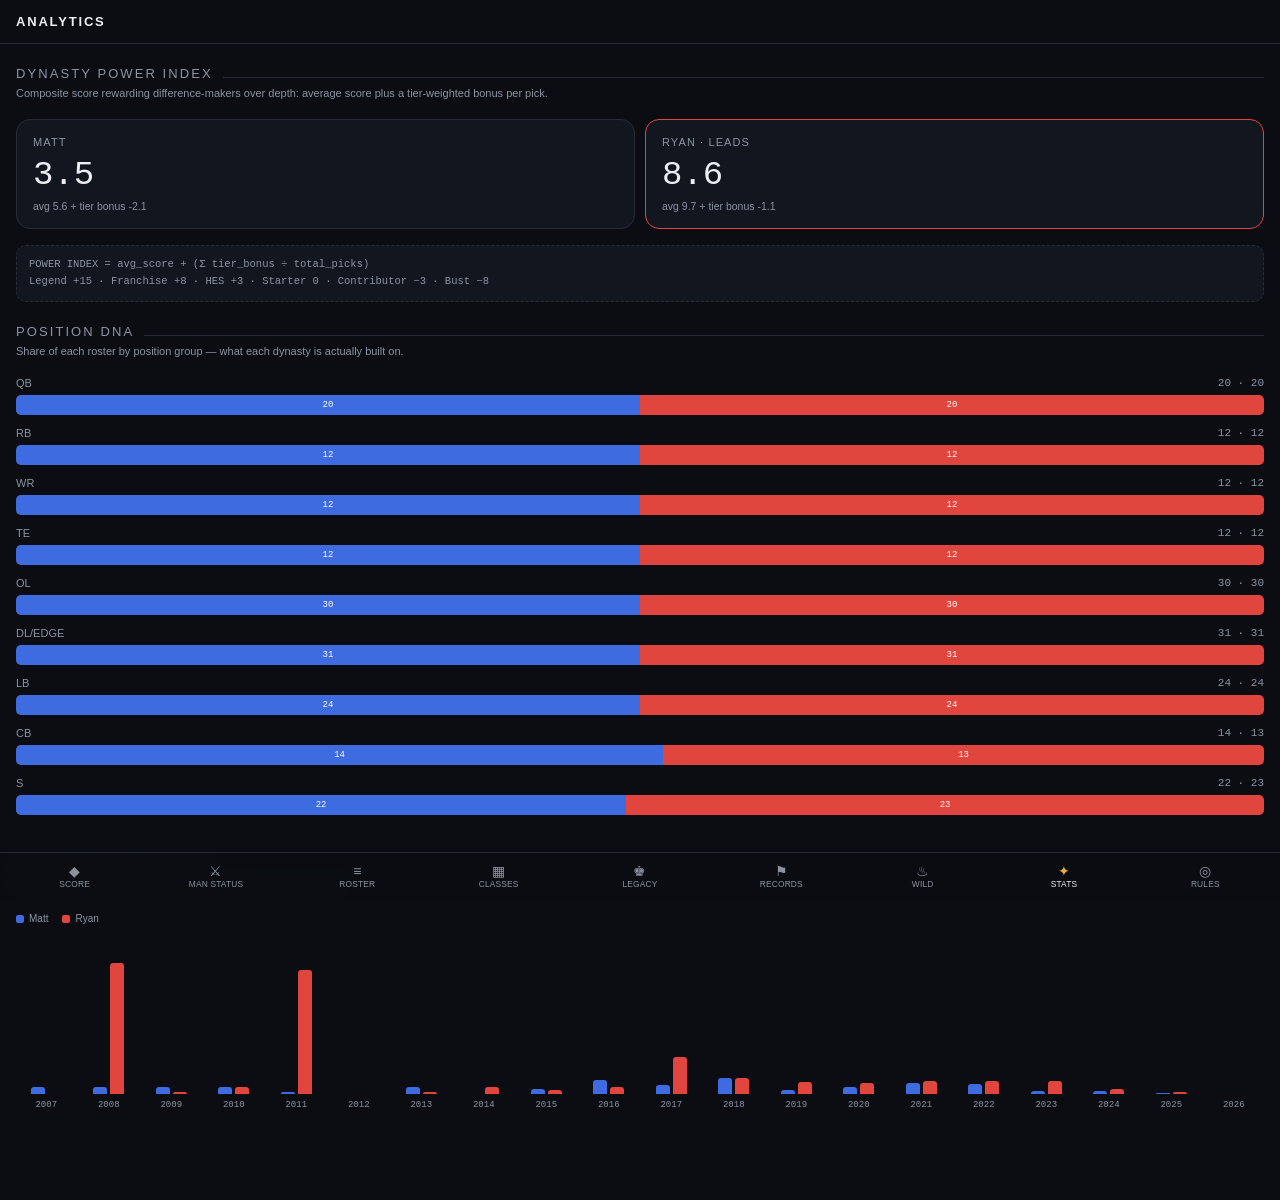
==== analytics.html @ d4264951 "Add files via upload" ====
<!DOCTYPE html>
<html lang="en">
<head>
<meta charset="UTF-8">
<meta name="viewport" content="width=device-width, initial-scale=1.0">
<title>Analytics — Trail & Bish Dynasty</title>
<link rel="stylesheet" href="assets/theme.css">
<style>
  .topbar{padding:14px 16px; border-bottom:1px solid var(--line);}
  .brand{font-size:13px; letter-spacing:0.14em; color:var(--muted);}
  .brand b{color:var(--text);}
  .section-sub{padding:0 16px 10px; font-size:11px; color:var(--muted); line-height:1.6;}
  .pi-wrap{padding:6px 16px 6px;}
  .pi-cards{display:grid; grid-template-columns:1fr 1fr; gap:10px;}
  .pi-card{background:var(--surface); border:1px solid var(--line); border-radius:14px; padding:16px;}
  .pi-card.leader{border-color:currentColor;}
  .pi-card.matt{color:var(--matt);}
  .pi-card.ryan{color:var(--ryan);}
  .pi-owner{font-size:11px; letter-spacing:0.1em; text-transform:uppercase; color:var(--muted); margin-bottom:8px;}
  .pi-num{font-family:"SFMono-Regular",Consolas,monospace; font-size:34px; color:var(--text);}
  .pi-bonus{font-size:10.5px; color:var(--muted); margin-top:6px;}
  .pi-formula{font-size:10.5px; color:var(--muted); line-height:1.7; background:var(--surface); border:1px dashed var(--line); border-radius:10px; margin:10px 16px 0; padding:10px 12px;}
  .dna-wrap{padding:6px 16px 10px;}
  .dna-row{margin-bottom:12px;}
  .dna-label{display:flex; justify-content:space-between; font-size:11px; color:var(--muted); margin-bottom:6px;}
  .dna-bars{display:flex; height:20px; border-radius:5px; overflow:hidden; background:var(--surface2);}
  .dna-bars .seg{height:100%; display:flex; align-items:center; justify-content:center; font-size:9px; font-family:"SFMono-Regular",Consolas,monospace; color:#fff;}
  .dna-bars .seg.matt{background:var(--matt);}
  .dna-bars .seg.ryan{background:var(--ryan);}
  .tl-wrap{padding:6px 16px 10px; overflow-x:auto; -webkit-overflow-scrolling:touch;}
  .tl-inner{display:flex; align-items:flex-end; gap:10px; min-width:640px; height:180px; padding:10px 4px 0;}
  .tl-col{flex:1; display:flex; flex-direction:column; align-items:center; justify-content:flex-end; height:100%;}
  .tl-bars{display:flex; gap:3px; align-items:flex-end; height:140px;}
  .tl-bar{width:14px; border-radius:3px 3px 0 0;}
  .tl-bar.matt{background:var(--matt);}
  .tl-bar.ryan{background:var(--ryan);}
  .tl-yr{font-size:9px; color:var(--muted); margin-top:6px; font-family:"SFMono-Regular",Consolas,monospace;}
  .tl-legend{display:flex; gap:14px; padding:8px 16px 0; font-size:10px; color:var(--muted);}
  .tl-legend span{display:inline-flex; align-items:center; gap:5px;}
  .tl-legend .dot{width:8px;height:8px;border-radius:2px;}
</style>
</head>
<body>

  <div class="topbar"><div class="brand"><b>ANALYTICS</b></div></div>

  <div class="section-label"><span class="display">Dynasty Power Index</span><span class="rule"></span></div>
  <div class="section-sub">Composite score rewarding difference-makers over depth: average score plus a tier-weighted bonus per pick.</div>
  <div class="pi-wrap"><div class="pi-cards" id="piCards"></div></div>
  <div class="pi-formula mono">
    POWER INDEX = avg_score + (Σ tier_bonus ÷ total_picks)<br>
    Legend +15 · Franchise +8 · HES +3 · Starter 0 · Contributor −3 · Bust −8
  </div>

  <div class="section-label"><span class="display">Position DNA</span><span class="rule"></span></div>
  <div class="section-sub">Share of each roster by position group — what each dynasty is actually built on.</div>
  <div class="dna-wrap" id="dnaWrap"></div>

  <div class="section-label"><span class="display">Draft Class Timeline</span><span class="rule"></span></div>
  <div class="section-sub">Average score per draft class, 2007–2026. Taller bar wins that year.</div>
  <div class="tl-legend">
    <span><span class="dot" style="background:var(--matt)"></span>Matt</span>
    <span><span class="dot" style="background:var(--ryan)"></span>Ryan</span>
  </div>
  <div class="tl-wrap"><div class="tl-inner" id="tlInner"></div></div>

<script>
const TIER_BONUS = { "Legend":15, "Franchise":8, "High-End Starter":3, "Starter":0, "Contributor":-3, "Bust":-8, "Pending":0 };

fetch('data/players.json').then(r=>r.json()).then(PLAYERS=>{

  function ownerStats(owner){
    const arr = PLAYERS.filter(p=>p.owner===owner && p.score!=="—" && p.score!=null);
    const scores = arr.map(p=>parseFloat(p.score)).filter(v=>!isNaN(v));
    const avg = scores.reduce((a,b)=>a+b,0)/scores.length;
    const bonusSum = arr.reduce((s,p)=>s+(TIER_BONUS[p.tier]||0),0);
    const bonusPerPick = bonusSum/arr.length;
    return {avg, bonusPerPick, power: avg+bonusPerPick, count: arr.length};
  }
  const mattStats = ownerStats('Matt');
  const ryanStats = ownerStats('Ryan');
  const leader = mattStats.power > ryanStats.power ? 'matt' : 'ryan';

  const piCards = document.getElementById('piCards');
  [['Matt', mattStats, 'matt'], ['Ryan', ryanStats, 'ryan']].forEach(([name, s, cls])=>{
    const card = document.createElement('div');
    card.className = 'pi-card ' + cls + (cls===leader ? ' leader' : '');
    card.innerHTML = `
      <div class="pi-owner">${name}${cls===leader ? ' · LEADS' : ''}</div>
      <div class="pi-num">${s.power.toFixed(1)}</div>
      <div class="pi-bonus">avg ${s.avg.toFixed(1)} + tier bonus ${s.bonusPerPick>=0?'+':''}${s.bonusPerPick.toFixed(1)}</div>
    `;
    piCards.appendChild(card);
  });

  const GROUPS = {
    "QB":"QB", "RB":"RB", "WR":"WR", "TE":"TE",
    "C":"OL","OG":"OL","OL":"OL","OT":"OL",
    "DE":"DL/EDGE","DT":"DL/EDGE","EDGE":"DL/EDGE",
    "ILB":"LB","LB":"LB","OLB":"LB",
    "CB":"CB", "FS":"S","S":"S","SS":"S"
  };
  const groupOrder = ["QB","RB","WR","TE","OL","DL/EDGE","LB","CB","S"];
  function groupCounts(owner){
    const counts = {}; groupOrder.forEach(g=>counts[g]=0);
    PLAYERS.filter(p=>p.owner===owner).forEach(p=>{
      const g = GROUPS[p.position] || p.position;
      counts[g] = (counts[g]||0)+1;
    });
    return counts;
  }
  const mattG = groupCounts('Matt'), ryanG = groupCounts('Ryan');
  const dnaWrap = document.getElementById('dnaWrap');
  groupOrder.forEach(g=>{
    const m = mattG[g]||0, r = ryanG[g]||0;
    const total = m+r || 1;
    const mPct = (m/total)*100, rPct = (r/total)*100;
    const row = document.createElement('div');
    row.className = 'dna-row';
    row.innerHTML = `
      <div class="dna-label"><span>${g}</span><span class="mono">${m} · ${r}</span></div>
      <div class="dna-bars">
        <div class="seg matt" style="width:${mPct}%">${m>0?m:''}</div>
        <div class="seg ryan" style="width:${rPct}%">${r>0?r:''}</div>
      </div>
    `;
    dnaWrap.appendChild(row);
  });

  const years = [...new Set(PLAYERS.map(p=>p.year))].sort((a,b)=>a-b);
  function yearAvg(owner, year){
    const arr = PLAYERS.filter(p=>p.owner===owner && p.year===year && p.score!=="—" && p.score!=null);
    const scores = arr.map(p=>parseFloat(p.score)).filter(v=>!isNaN(v));
    if(!scores.length) return 0;
    return scores.reduce((a,b)=>a+b,0)/scores.length;
  }
  const tlInner = document.getElementById('tlInner');
  years.forEach(y=>{
    const m = yearAvg('Matt', y), r = yearAvg('Ryan', y);
    const mH = (m/100)*140, rH = (r/100)*140;
    const col = document.createElement('div');
    col.className = 'tl-col';
    col.innerHTML = `
      <div class="tl-bars">
        <div class="tl-bar matt" style="height:${mH}px" title="Matt ${m.toFixed(1)}"></div>
        <div class="tl-bar ryan" style="height:${rH}px" title="Ryan ${r.toFixed(1)}"></div>
      </div>
      <div class="tl-yr">${y}</div>
    `;
    tlInner.appendChild(col);
  });
});
</script>
<script src="assets/nav.js" defer></script>
</body>
</html>
---- assets/theme.css ----
:root{
  --bg:#0B0D12;
  --surface:#12161F;
  --surface2:#1B212C;
  --line:#252C38;
  --matt:#3E6BE0;
  --ryan:#E0453E;
  --text:#EDEFF2;
  --muted:#8B93A1;
  --legend-a:#F2A93B;
  --legend-b:#E85EC7;
  --legend-c:#4FD6FF;
}
*{box-sizing:border-box; margin:0; padding:0;}
html,body{background:var(--bg); color:var(--text);}
body{
  font-family:-apple-system,BlinkMacSystemFont,"Segoe UI",Roboto,Helvetica,Arial,sans-serif;
  -webkit-font-smoothing:antialiased;
  padding-bottom:78px; /* room for bottom nav */
}
.display{
  font-family:Impact,Haettenschweiler,"Arial Narrow Bold",sans-serif;
  letter-spacing:0.02em;
  text-transform:uppercase;
}
.mono{font-family:"SFMono-Regular",Consolas,"Liberation Mono",Menlo,monospace;}

.section-label{display:flex; align-items:baseline; gap:10px; padding:22px 16px 4px;}
.section-label .display{font-size:13px; color:var(--muted); letter-spacing:0.16em;}
.section-label .rule{flex:1; height:1px; background:var(--line);}
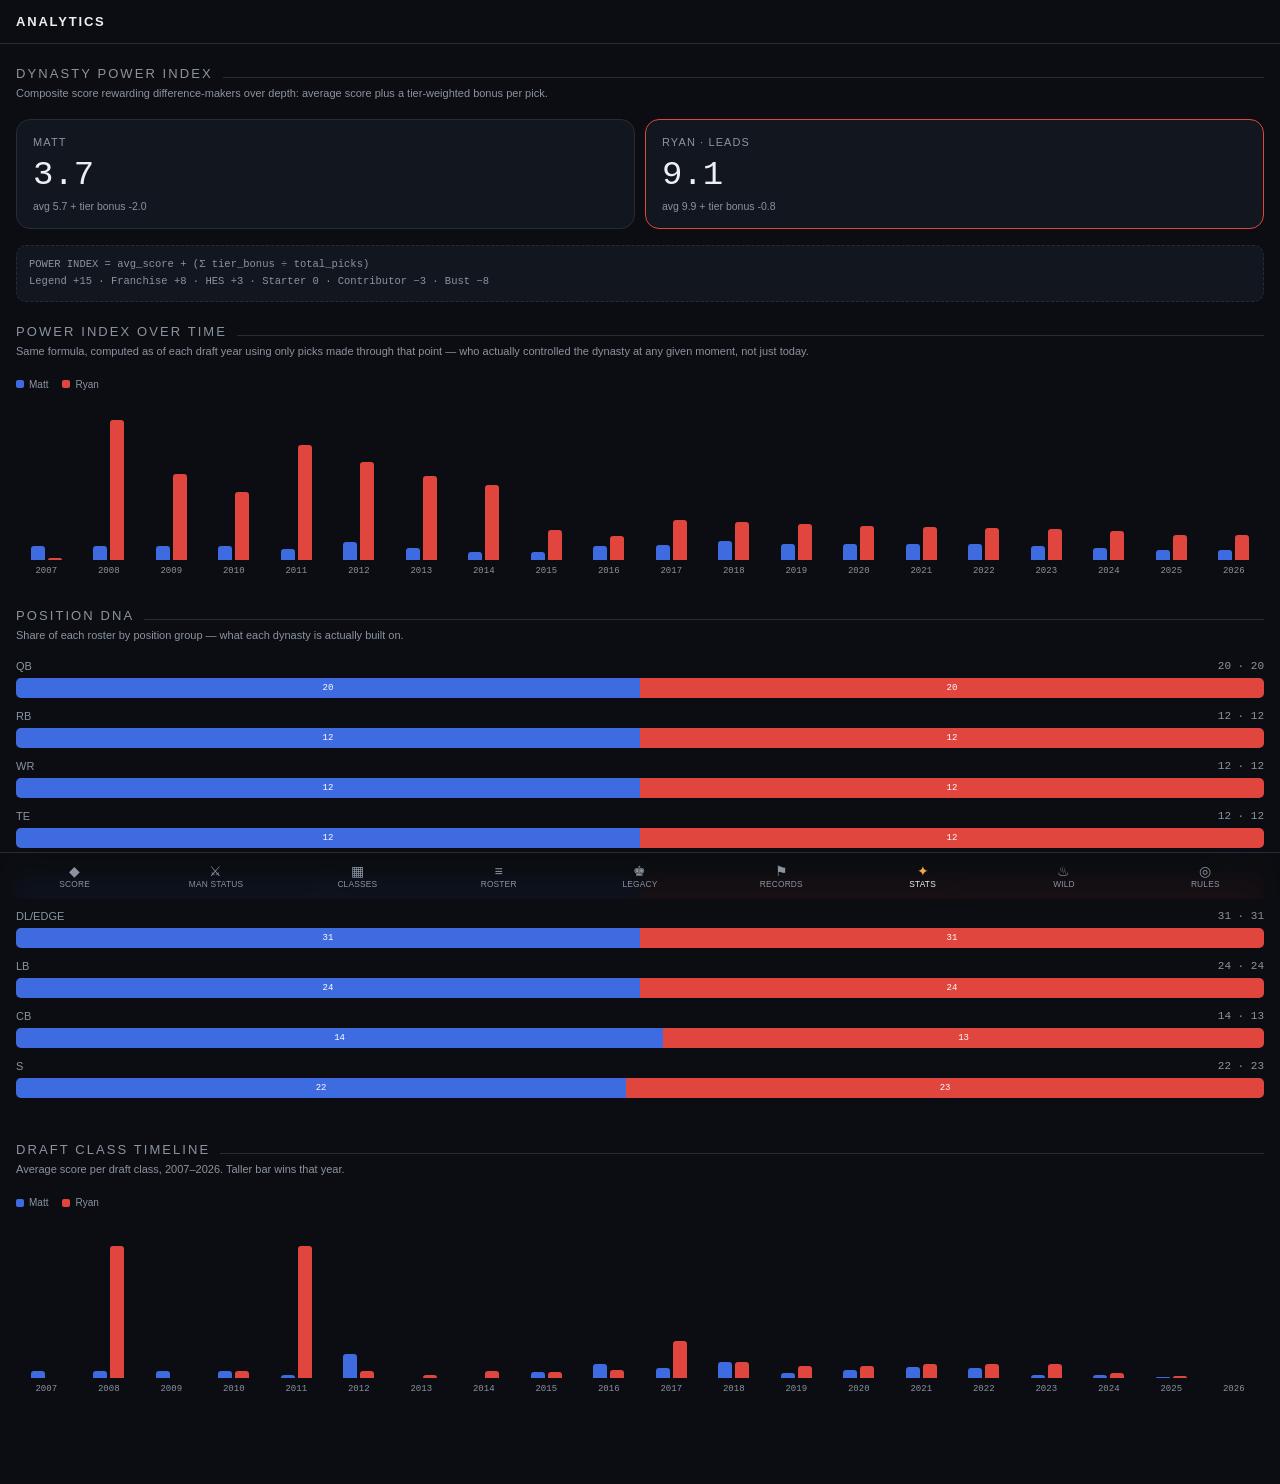
==== commit 95fa142b: "Add files via upload" ====
--- a/analytics.html
+++ b/analytics.html
@@ -52,6 +52,14 @@
     Legend +15 · Franchise +8 · HES +3 · Starter 0 · Contributor −3 · Bust −8
   </div>
 
+  <div class="section-label"><span class="display">Power Index Over Time</span><span class="rule"></span></div>
+  <div class="section-sub">Same formula, computed as of each draft year using only picks made through that point — who actually controlled the dynasty at any given moment, not just today.</div>
+  <div class="tl-legend">
+    <span><span class="dot" style="background:var(--matt)"></span>Matt</span>
+    <span><span class="dot" style="background:var(--ryan)"></span>Ryan</span>
+  </div>
+  <div class="tl-wrap"><div class="tl-inner" id="piHistInner"></div></div>
+
   <div class="section-label"><span class="display">Position DNA</span><span class="rule"></span></div>
   <div class="section-sub">Share of each roster by position group — what each dynasty is actually built on.</div>
   <div class="dna-wrap" id="dnaWrap"></div>
@@ -91,6 +99,37 @@
       <div class="pi-bonus">avg ${s.avg.toFixed(1)} + tier bonus ${s.bonusPerPick>=0?'+':''}${s.bonusPerPick.toFixed(1)}</div>
     `;
     piCards.appendChild(card);
+  });
+
+  // POWER INDEX OVER TIME — same formula, cumulative through each draft year
+  function ownerStatsThroughYear(owner, year){
+    const arr = PLAYERS.filter(p=>p.owner===owner && p.year<=year && p.score!=="—" && p.score!=null);
+    if(!arr.length) return null;
+    const scores = arr.map(p=>parseFloat(p.score)).filter(v=>!isNaN(v));
+    if(!scores.length) return null;
+    const avg = scores.reduce((a,b)=>a+b,0)/scores.length;
+    const bonusSum = arr.reduce((s,p)=>s+(TIER_BONUS[p.tier]||0),0);
+    return avg + bonusSum/arr.length;
+  }
+  const histYears = [...new Set(PLAYERS.map(p=>p.year))].sort((a,b)=>a-b);
+  const piHistInner = document.getElementById('piHistInner');
+  const allPowerVals = histYears.flatMap(y => [ownerStatsThroughYear('Matt',y), ownerStatsThroughYear('Ryan',y)]).filter(v=>v!=null);
+  const maxPower = Math.max(...allPowerVals, 1);
+  histYears.forEach(y=>{
+    const mp = ownerStatsThroughYear('Matt', y);
+    const rp = ownerStatsThroughYear('Ryan', y);
+    const mH = mp!=null ? Math.max(2,(mp/maxPower)*140) : 0;
+    const rH = rp!=null ? Math.max(2,(rp/maxPower)*140) : 0;
+    const col = document.createElement('div');
+    col.className = 'tl-col';
+    col.innerHTML = `
+      <div class="tl-bars">
+        <div class="tl-bar matt" style="height:${mH}px" title="Matt through ${y}: ${mp!=null?mp.toFixed(1):'—'}"></div>
+        <div class="tl-bar ryan" style="height:${rH}px" title="Ryan through ${y}: ${rp!=null?rp.toFixed(1):'—'}"></div>
+      </div>
+      <div class="tl-yr">${y}</div>
+    `;
+    piHistInner.appendChild(col);
   });
 
   const GROUPS = {
